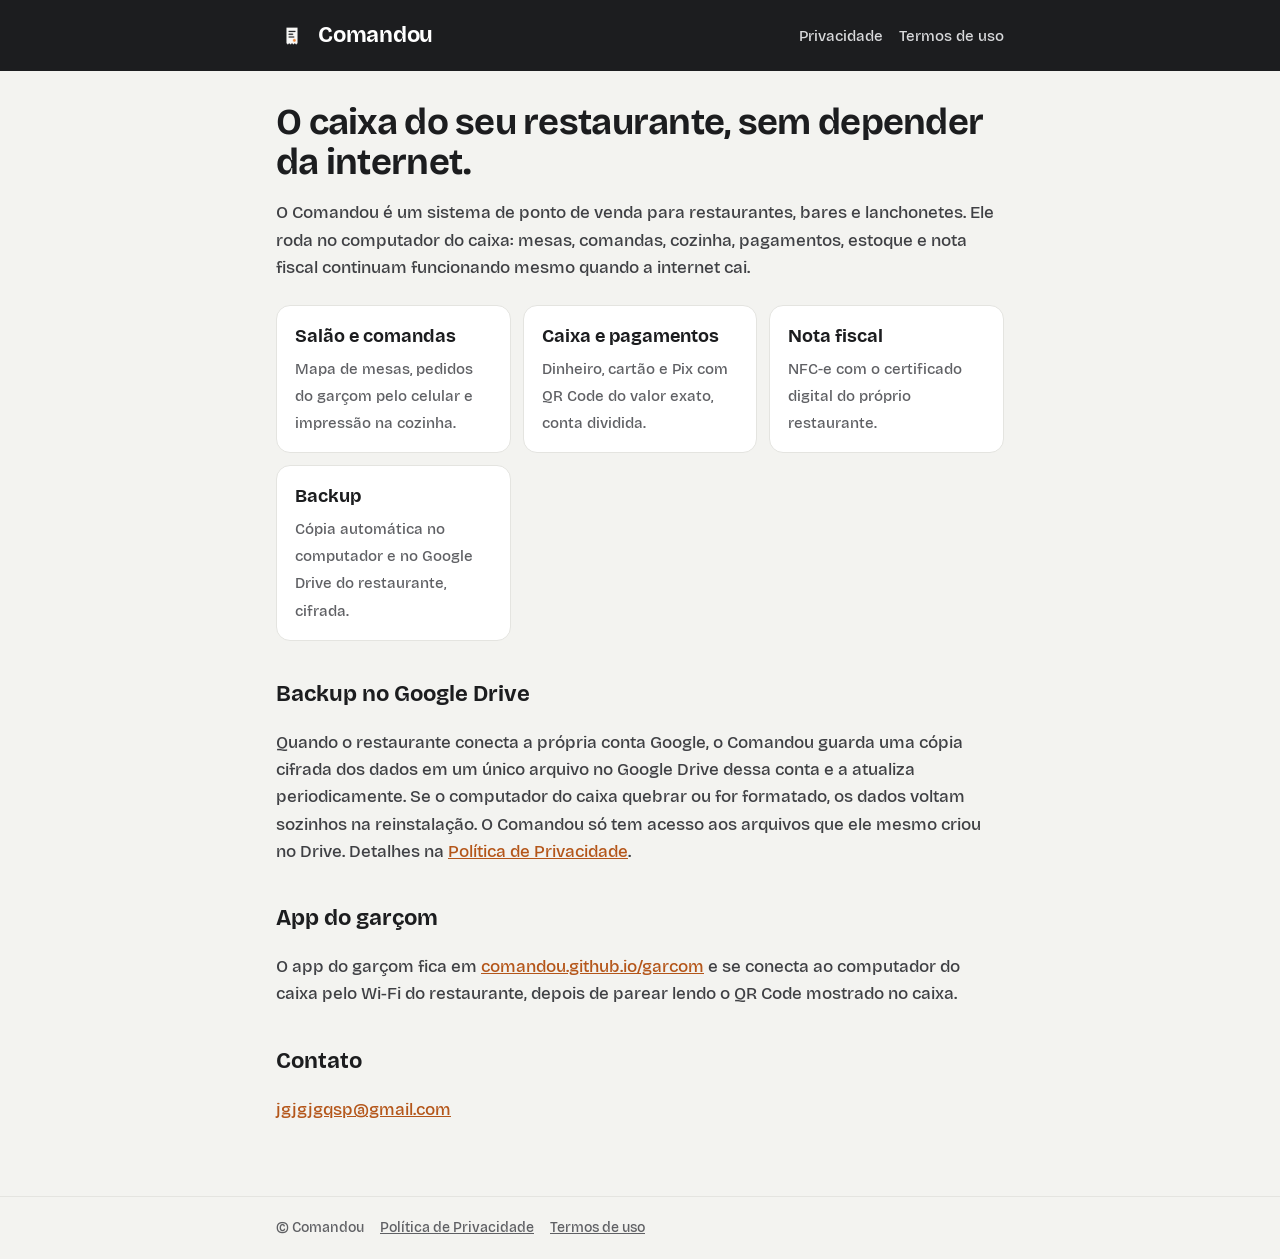
==== index.html @ 37833aee "Site 1e531ca" ====
<!doctype html>
<html lang="pt-BR">
<head>
  <meta charset="utf-8">
  <meta name="viewport" content="width=device-width, initial-scale=1">
  <title>Comandou</title>
  <meta name="description" content="Comandou: sistema de PDV para restaurantes, bares e lanchonetes.">
  <link rel="icon" href="garcom/icone-192.png">
  <link rel="stylesheet" href="site.css">
</head>
<body>
  <header class="topo"><div class="faixa">
    <a class="marca" href="./"><img src="garcom/icone-192.png" alt="">Comandou</a>
    <nav><a href="privacidade.html">Privacidade</a><a href="termos.html">Termos de uso</a></nav>
  </div></header>

  <main>
    <h1>O caixa do seu restaurante, sem depender da internet.</h1>
    <p>O Comandou é um sistema de ponto de venda para restaurantes, bares e lanchonetes. Ele roda no
      computador do caixa: mesas, comandas, cozinha, pagamentos, estoque e nota fiscal continuam
      funcionando mesmo quando a internet cai.</p>

    <div class="cartoes">
      <div class="cartao"><strong>Salão e comandas</strong><span>Mapa de mesas, pedidos do garçom pelo celular e impressão na cozinha.</span></div>
      <div class="cartao"><strong>Caixa e pagamentos</strong><span>Dinheiro, cartão e Pix com QR Code do valor exato, conta dividida.</span></div>
      <div class="cartao"><strong>Nota fiscal</strong><span>NFC-e com o certificado digital do próprio restaurante.</span></div>
      <div class="cartao"><strong>Backup</strong><span>Cópia automática no computador e no Google Drive do restaurante, cifrada.</span></div>
    </div>

    <h2>Backup no Google Drive</h2>
    <p>Quando o restaurante conecta a própria conta Google, o Comandou guarda uma cópia cifrada dos
      dados em um único arquivo no Google Drive dessa conta e a atualiza periodicamente. Se o
      computador do caixa quebrar ou for formatado, os dados voltam sozinhos na reinstalação. O
      Comandou só tem acesso aos arquivos que ele mesmo criou no Drive. Detalhes na
      <a href="privacidade.html">Política de Privacidade</a>.</p>

    <h2>App do garçom</h2>
    <p>O app do garçom fica em <a href="garcom/">comandou.github.io/garcom</a> e se conecta ao
      computador do caixa pelo Wi-Fi do restaurante, depois de parear lendo o QR Code mostrado no caixa.</p>

    <h2>Contato</h2>
    <p><a href="mailto:jgjgjgqsp@gmail.com">jgjgjgqsp@gmail.com</a></p>
  </main>

  <footer><div class="faixa">
    <span>© Comandou</span><a href="privacidade.html">Política de Privacidade</a><a href="termos.html">Termos de uso</a>
  </div></footer>
</body>
</html>
---- site.css ----
@font-face { font-family: "Bricolage"; src: url(garcom/fontes/bricolage-500.woff2) format("woff2"); font-weight: 400 500; font-display: swap; }
@font-face { font-family: "Bricolage"; src: url(garcom/fontes/bricolage-700.woff2) format("woff2"); font-weight: 600 800; font-display: swap; }

:root {
  --grafite: #1C1D1F; --papel: #F3F3F0; --branco: #FFFFFF; --tangerina: #F08A3C; --ferrugem: #B4561A;
  --cinza: #5F6064; --cinza-2: #3F4044; --linha: #E4E4E0;
}
* { box-sizing: border-box; }
html, body { margin: 0; background: var(--papel); color: var(--grafite); }
body { font: 500 17px/1.6 "Bricolage", system-ui, -apple-system, "Segoe UI", sans-serif; }
a { color: var(--ferrugem); }
:focus-visible { outline: 3px solid var(--tangerina); outline-offset: 2px; }

.topo { background: var(--grafite); color: var(--branco); }
.topo .faixa { max-width: 760px; margin: 0 auto; padding: 18px 16px; display: flex; align-items: center; gap: 12px; flex-wrap: wrap; }
.topo a.marca { color: var(--branco); text-decoration: none; font-weight: 800; font-size: 22px; letter-spacing: -0.01em; display: flex; align-items: center; gap: 10px; margin-right: auto; }
.topo a.marca img { width: 32px; height: 32px; border-radius: 8px; }
.topo nav a { color: #D9DADC; text-decoration: none; font-size: 15px; margin-left: 16px; }
.topo nav a:hover { color: var(--branco); }

main { max-width: 760px; margin: 0 auto; padding: 32px 16px 56px; }
h1 { font-size: 36px; line-height: 1.1; font-weight: 800; letter-spacing: -0.02em; margin: 0 0 8px; }
h2 { font-size: 22px; font-weight: 700; margin: 36px 0 8px; }
p, li { color: var(--cinza-2); }
.data { color: var(--cinza); font-size: 15px; margin: 0 0 24px; }
.destaque { background: var(--branco); border: 1px solid var(--linha); border-left: 4px solid var(--tangerina); border-radius: 12px; padding: 16px 18px; margin: 20px 0; }
.destaque p { margin: 0; }
.cartoes { display: grid; grid-template-columns: repeat(auto-fit, minmax(210px, 1fr)); gap: 12px; margin: 24px 0; }
.cartao { background: var(--branco); border: 1px solid var(--linha); border-radius: 14px; padding: 16px 18px; }
.cartao strong { display: block; font-size: 18px; margin-bottom: 4px; }
.cartao span { color: var(--cinza); font-size: 15px; }

footer { border-top: 1px solid var(--linha); }
footer .faixa { max-width: 760px; margin: 0 auto; padding: 20px 16px; color: var(--cinza); font-size: 14px; display: flex; gap: 16px; flex-wrap: wrap; }
footer a { color: var(--cinza); }

@media (max-width: 480px) { h1 { font-size: 30px; } .topo nav a { margin: 0 16px 0 0; } }
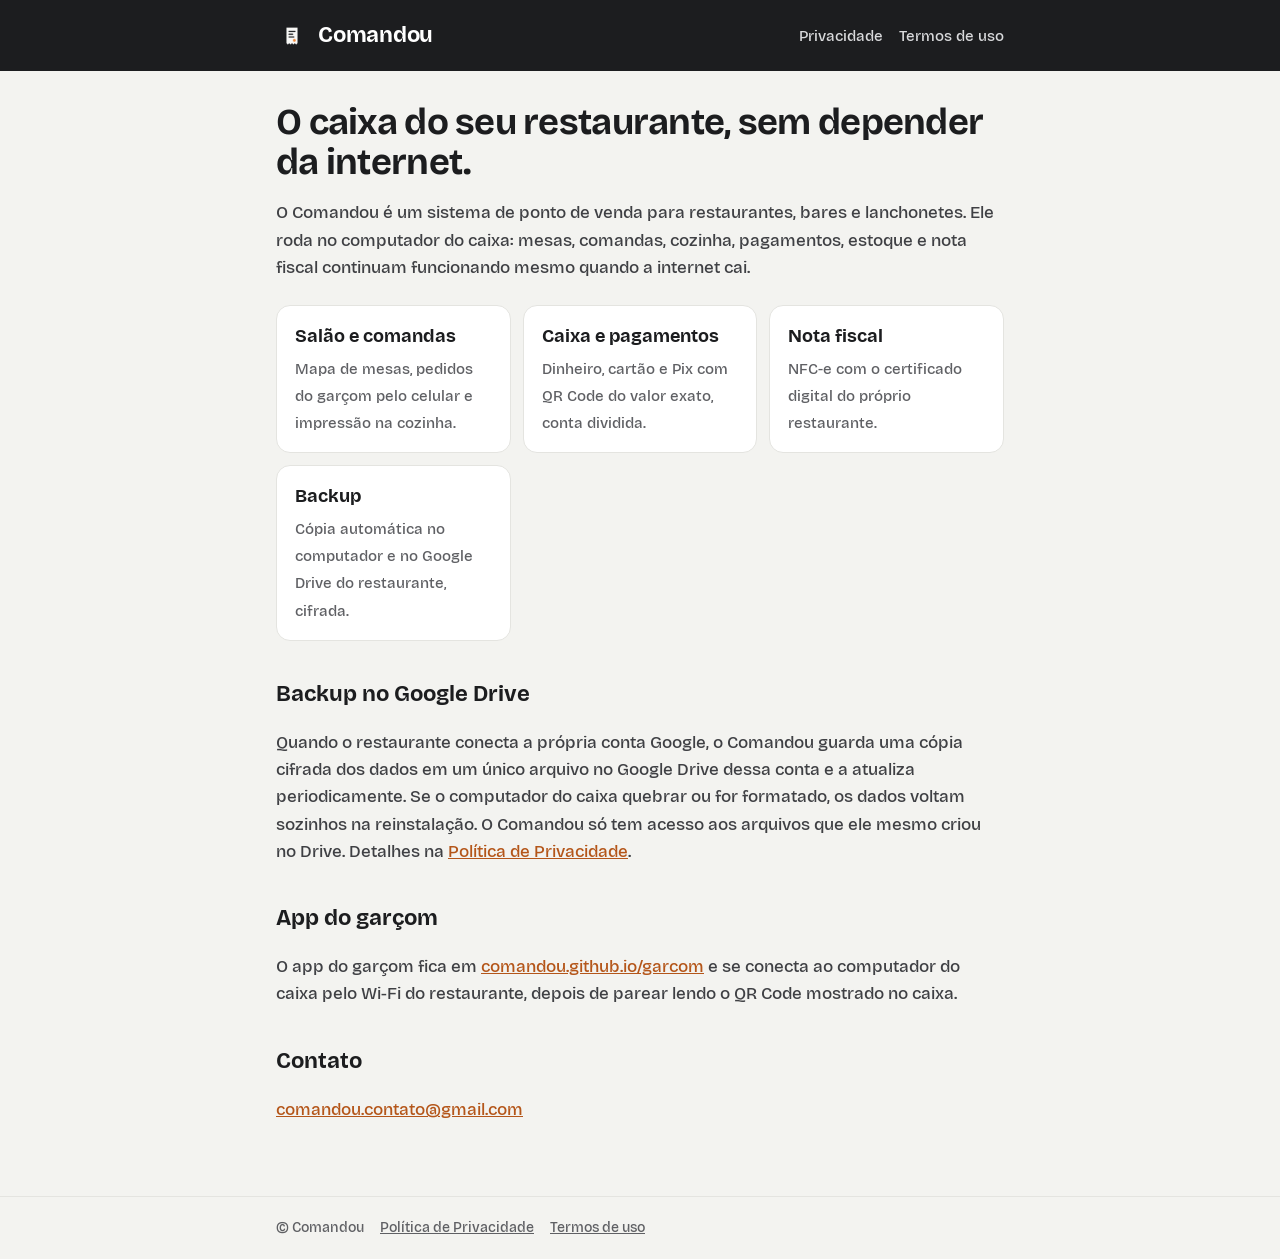
==== commit bc2f332f: "Site 1e531ca" ====
--- a/index.html
+++ b/index.html
@@ -39,7 +39,7 @@
       computador do caixa pelo Wi-Fi do restaurante, depois de parear lendo o QR Code mostrado no caixa.</p>
 
     <h2>Contato</h2>
-    <p><a href="mailto:jgjgjgqsp@gmail.com">jgjgjgqsp@gmail.com</a></p>
+    <p><a href="mailto:comandou.contato@gmail.com">comandou.contato@gmail.com</a></p>
   </main>
 
   <footer><div class="faixa">
